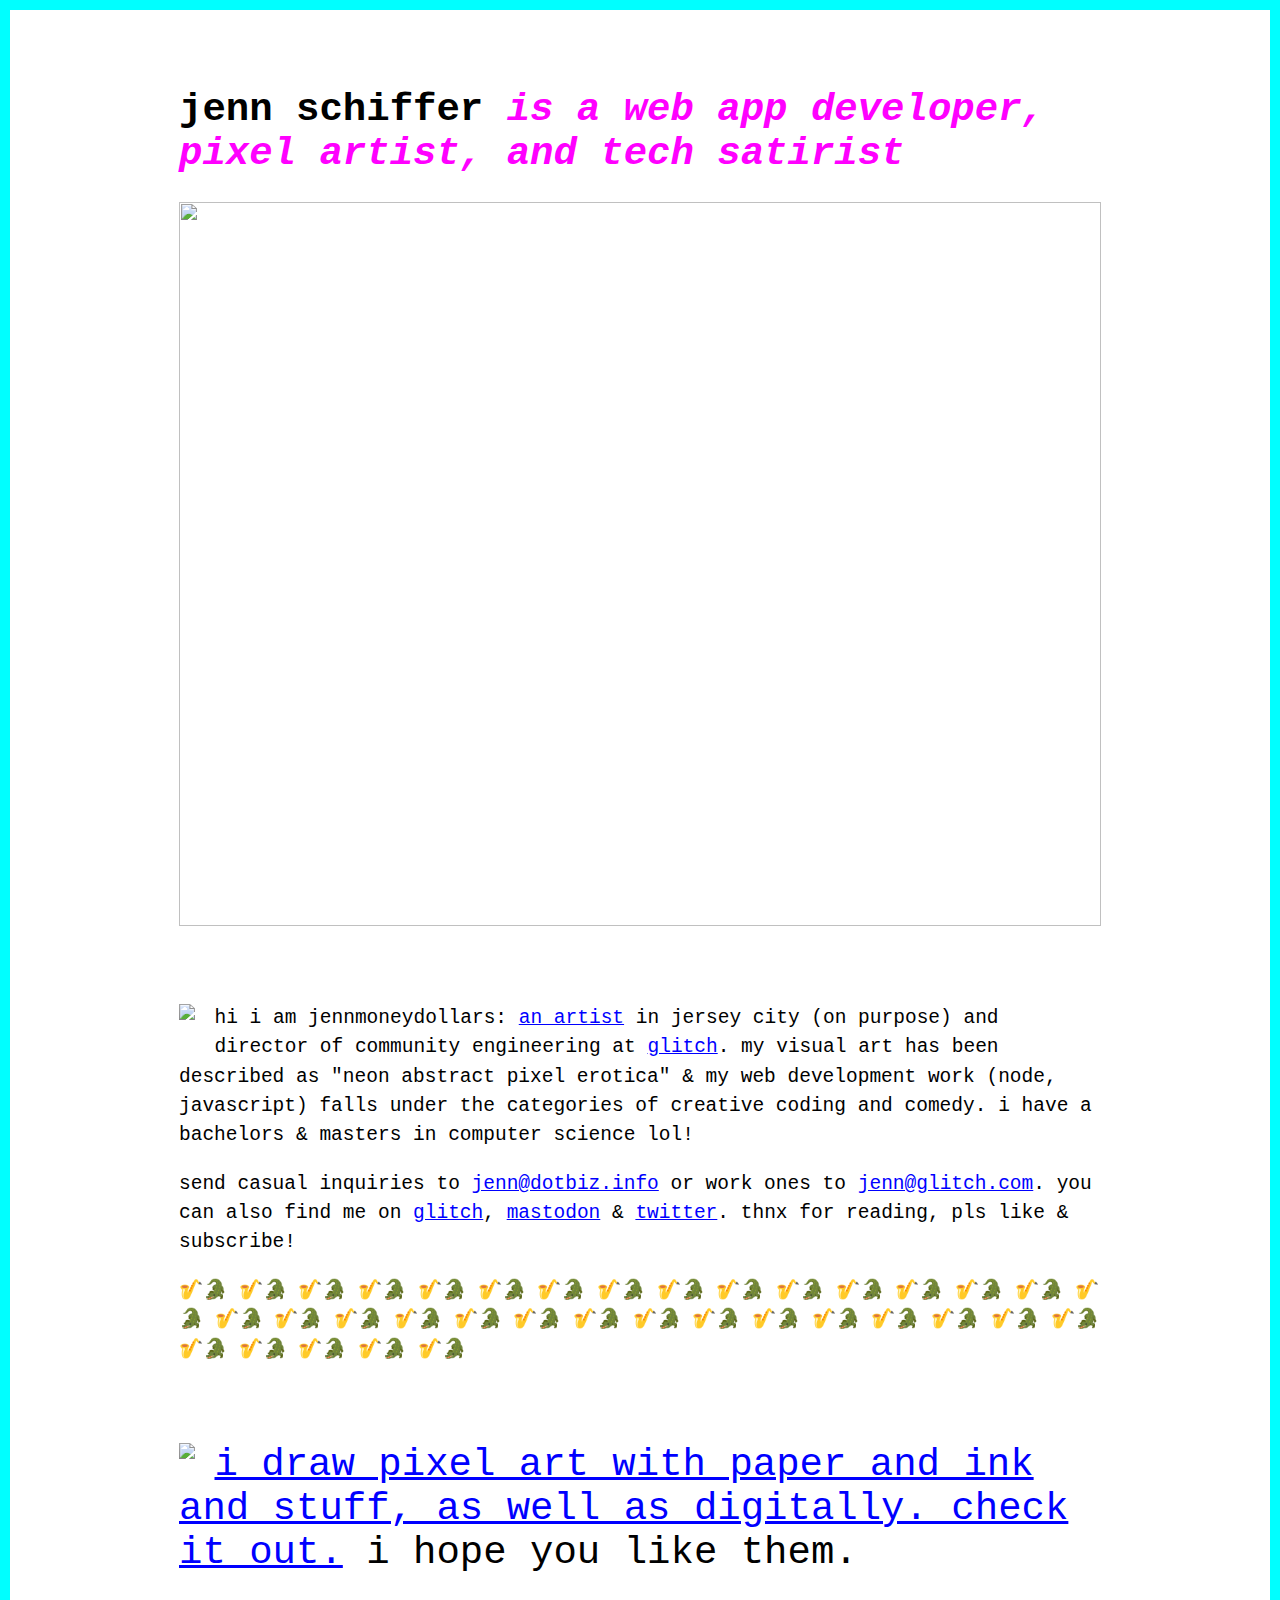
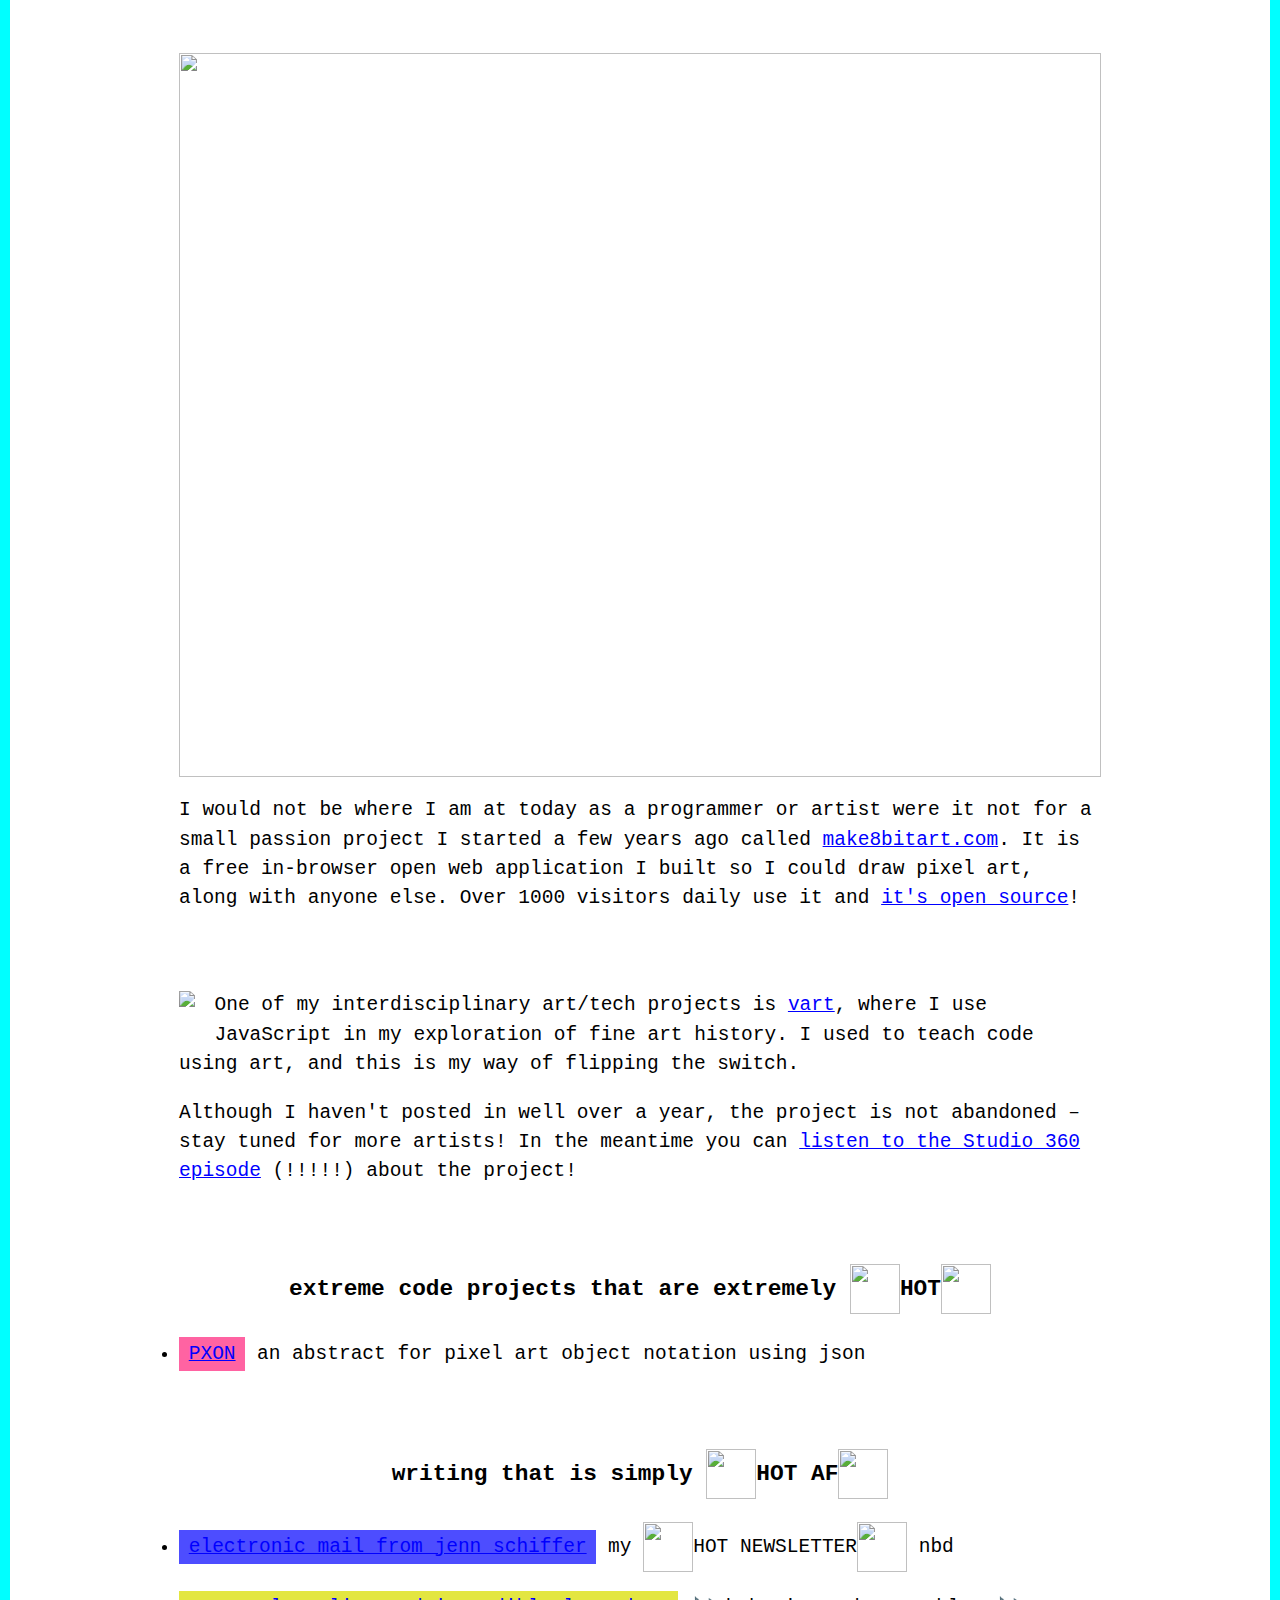
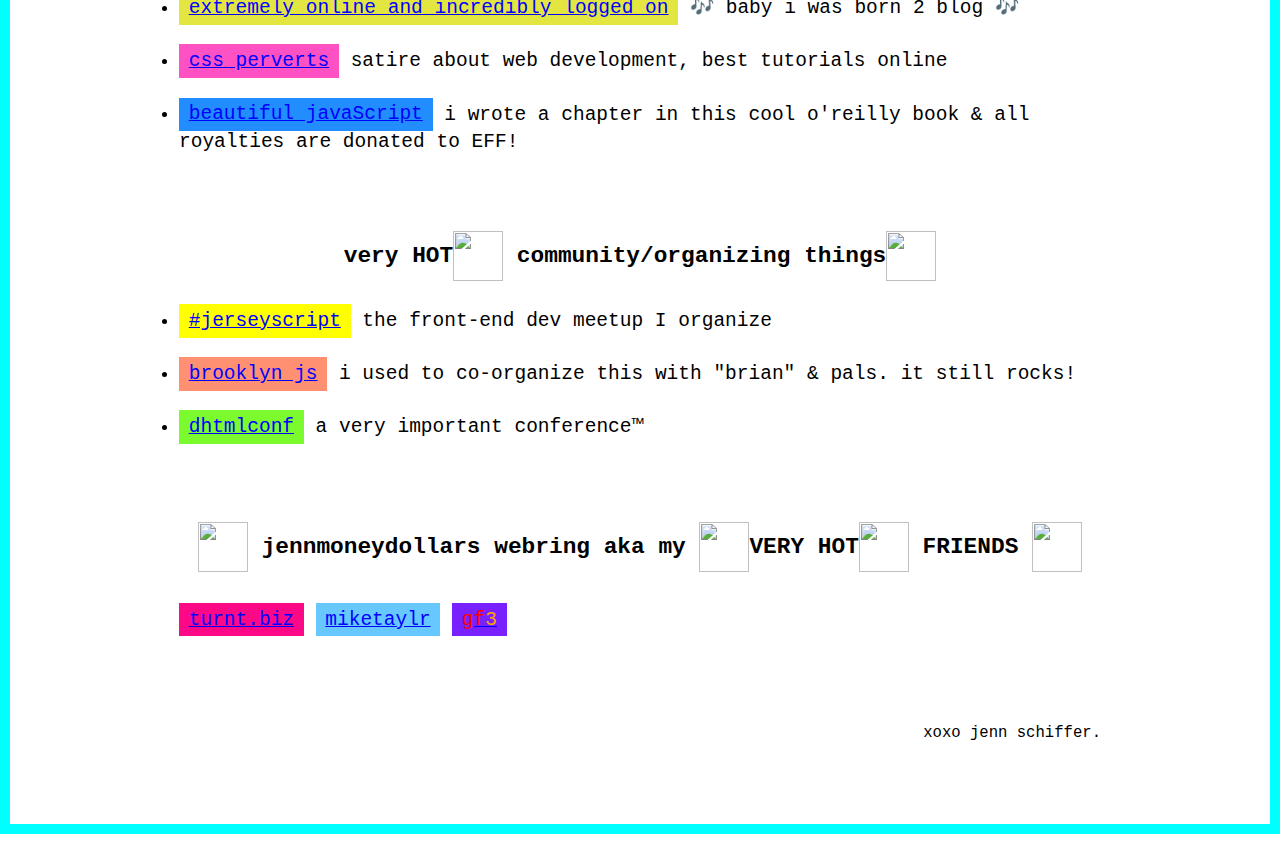
==== index.html @ edcad6e2 "🍤🏄 Updated with Glitch" ====
<html lang="en">
<head>
  <meta charset="utf-8" />
  <title>jennmoneydollars &bull; serious business LLC esq VIP</title>
  <link rel="stylesheet" href="worldsbest.css" />
</head>
<body>

  <header>
    <h1>jenn schiffer<em> is a web app developer, pixel artist, and tech satirist</em></h1>
  </header>

  <p><img src="assets/lips.png" class="full-width" /></p>

  <section id="bio">
    <p><img src="assets/me4.gif" class="float-left" /> hi i am jennmoneydollars: <a href="/art">an artist</a> in jersey city (on purpose) and director of community engineering at <a href="https://glitch.com">glitch</a>. my visual art has been described as "neon abstract pixel erotica" & my web development work (node, javascript) falls under the categories of creative coding and comedy. i have a bachelors & masters in computer science lol!</p>

    <p>send casual inquiries to <a href="mailto:jenn@dotbiz.info">jenn@dotbiz.info</a> or work ones to <a href="mailto:jenn@glitch.com">jenn@glitch.com</a>. you can also find me on <a href="https://glitch.com/@jennschiffer">glitch</a>, <a href="https://toot.cafe/@jenn">mastodon</a> & <a href="https://twitter.com/jennschiffer">twitter</a>. thnx for reading, pls like &amp; subscribe!</p>

    <p>🎷🐊 🎷🐊 🎷🐊 🎷🐊 🎷🐊 🎷🐊 🎷🐊 🎷🐊 🎷🐊 🎷🐊 🎷🐊 🎷🐊 🎷🐊 🎷🐊 🎷🐊 🎷🐊 🎷🐊 🎷🐊 🎷🐊 🎷🐊 🎷🐊 🎷🐊 🎷🐊 🎷🐊 🎷🐊 🎷🐊 🎷🐊 🎷🐊 🎷🐊 🎷🐊 🎷🐊 🎷🐊 🎷🐊 🎷🐊 🎷🐊 🎷🐊 </p>
  </section>

  <div id="art">
    <section class="art">
      <p><img src="assets/mouth.png" class="float-left" /></p>
      <h2><a href="art">i draw pixel art with paper and ink and stuff, as well as digitally. check it out.</a> i hope you like them.</h2>
    </section>

    <section class="eo">
      <p><img src="assets/make8bitart.png" class="full-width" /></p>
      <p>I would not be where I am at today as a programmer or artist were it not for a small passion project I started a few years ago called <a href="http://make8bitart.com">make8bitart.com</a>. It is a free in-browser open web application I built so I could draw pixel art, along with anyone else. Over 1000 visitors daily use it and <a href="http://github.com/jennschiffer/make8bitart">it's open source</a>!</p>
    </section>

    <section class="vart">
      <p><img src="assets/vartbutt.png" class="float-left" /> One of my interdisciplinary art/tech projects is <a href="http://vart.institute">vart</a>, where I use JavaScript in my exploration of fine art history. I used to teach code using art, and this is my way of flipping the switch.</p>

      <p>Although I haven't posted in well over a year, the project is not abandoned – stay tuned for more artists! In the meantime you can <a href="http://www.wnyc.org/story/what-if-mondrian-were-a-programmer-vart/">listen to the Studio 360 episode</a> (!!!!!) about the project!</p>
    </section>
  </div>

  <div id="links">
    <section class="code">
      <h3>extreme code projects that are extremely <img src="assets/flame.gif" class="fire" />HOT<img src="assets/flame.gif" class="fire" /></h3>
      <ul>
        <li><a href="http://jennmoney.biz/pxon">PXON</a> an abstract for pixel art object notation using json</li>
      </ul>
    </section>

    <section class="writing">
      <h3>writing that is simply <img src="assets/flame.gif" class="fire" />HOT AF<img src="assets/flame.gif" class="fire" /></h3>
      <ul>
        <li><a href="http://eepurl.com/dEdlzn">electronic mail from jenn schiffer</a> my <img src="assets/flame.gif" class="fire" />HOT NEWSLETTER<img src="assets/flame.gif" class="fire" /> nbd</li>
        <li><a href="http://jenn.glitch.me">extremely online and incredibly logged on</a> 🎶 baby i was born 2 blog 🎶</li>
        <li><a href="http://medium.com/cool-code-pal">css perverts</a> satire about web development, best tutorials online</li>
        <li><a href="http://www.amazon.com/Beautiful-JavaScript-Leading-Programmers-Explain/dp/1449370756/ref=as_li_ss_tl?ie=UTF8&qid=1438884914&sr=8-1&keywords=beautiful+javascript&linkCode=sl1&tag=valueof-20&linkId=ee9ba7678e7719dbe0e71275543b9661">beautiful javaScript</a> i wrote a chapter in this cool o'reilly book & all royalties are donated to EFF!</li>
      </ul>
    </section>

    <section class="community">
      <h3>very HOT<img src="assets/flame.gif" class="fire" /> community/organizing things<img src="assets/flame.gif" class="fire" /></h3>
      <ul>
        <li><a href="http://jerseyscript.github.io">#jerseyscript</a> the front-end dev meetup I organize</li>
        <li><a href="http://brooklynjs.com">brooklyn js</a> i used to co-organize this with "brian" & pals. it still rocks!</li>
	      <li><a href="http://twitter.com/dhtmlconf">dhtmlconf</a> a very important conference™</li>
      </ul>
    </section>

    <section class="webring">
      <h3><img src="assets/mchammer.gif" class="hammertime" /> jennmoneydollars webring aka my <img src="assets/flame.gif" class="fire" />VERY HOT<img src="assets/flame.gif" class="fire" /> FRIENDS <img src="assets/mchammer.gif" class="hammertime" /></h3>
      <ul>
        <li><a href="http://turnt.biz/">turnt.biz</a></li>
        <li><a href="http://miketaylr.com/">miketaylr</a></li>
        <li><a href="http://butt.zone/"><font color="red">gf</font><font color="orange">3</font></a></li>
      </ul>
    </section>
  </div>

  <footer>
    <p>xoxo jenn schiffer.</p>
  </footer>

  <script src="unnecessary.js" type="text/javascript"></script>
  <script src="//pmetrics.performancing.com/js" type="text/javascript"></script>
  <script type="text/javascript">try{ clicky.init(23177); }catch(e){}</script>
  <noscript><p><img alt="Performancing Metrics" width="1" height="1" src="//pmetrics.performancing.com/23177ns.gif" /></p></noscript>
</body>
</html>
---- worldsbest.css ----
/* worlds best css */
* { box-sizing: border-box; }
html { background-color: #fff; margin: 0; padding: 0; border: 10px solid cyan; font-size: 1.5em; }
body { margin: 0 auto; padding: 4em 2em; width: 100%; max-width: 1000px; font-family: monospace; font-size: 1em; }
a { color: blue; text-decoration: underline; }
section { margin: 4em 0; }
footer { font-size: .8em; margin: 4em 0 0; text-align: right; }
p { line-height: 1.5em; }

.float-left { float: left; margin: auto 1em 1em auto; }
.full-width { width: 100%; }

#art section { margin: 2em 0 4em; }
#art h2 { font-size: 2em; font-weight: normal; }

h1 em { color: magenta; }
#links ul { padding: 0; }
#links li { margin: 1em 0; }
#links a { padding: .3em .5em; display: inline-block; }
#links h3 { text-align: center; }

#links section { margin: 4em 0; }
#links .webring li { display: inline-block; margin: .4em 0; }

#breadcrumbs {
  margin: 0;
}

#vitae ul li {
  margin: 1em 0;
}

#vitae em {
  display: block;
}

#selected-art ul {
  text-align: center;
  margin: 0;
  padding: 0;
}

#selected-art ul li {
  display: inline-block;
  list-style: none;
  margin: .5em;
}

#selected-art ul li img {
  height: 250px;
}

.fire,
.hammertime { height: 50px; vertical-align: middle; }
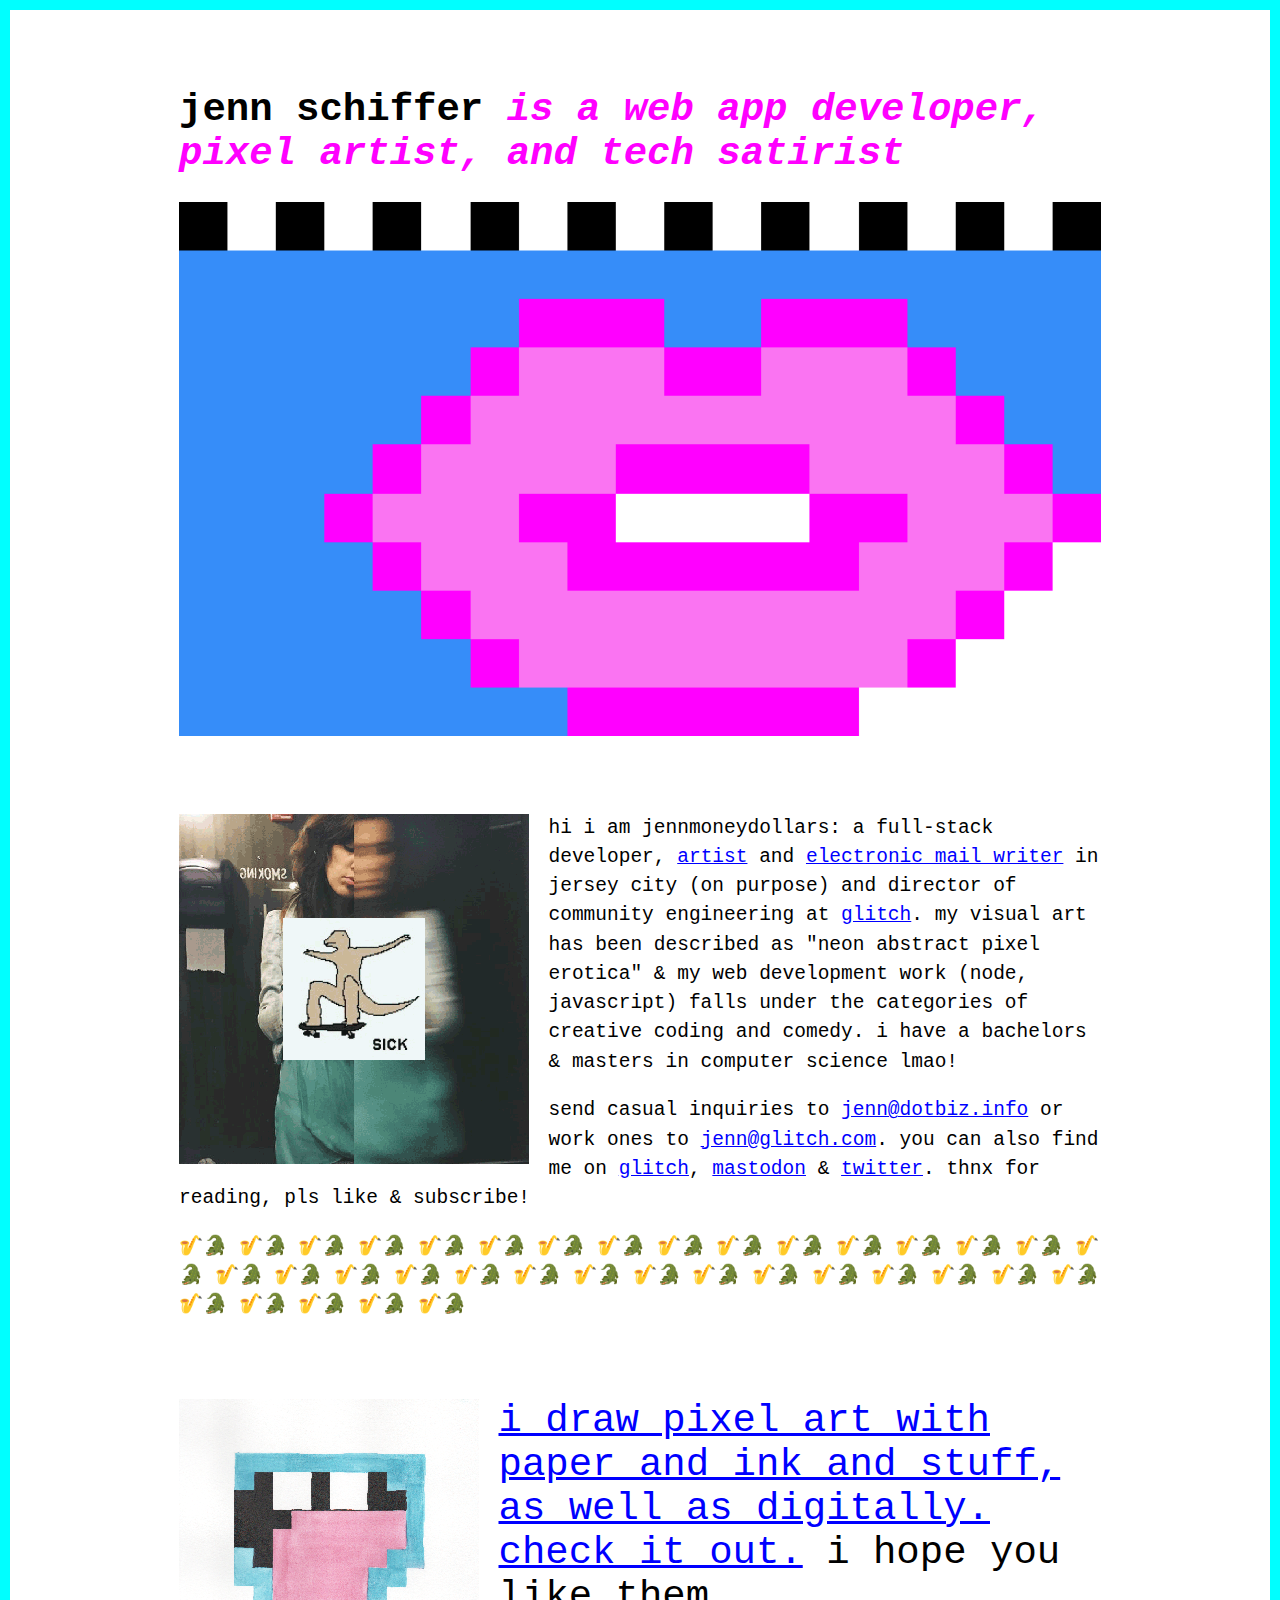
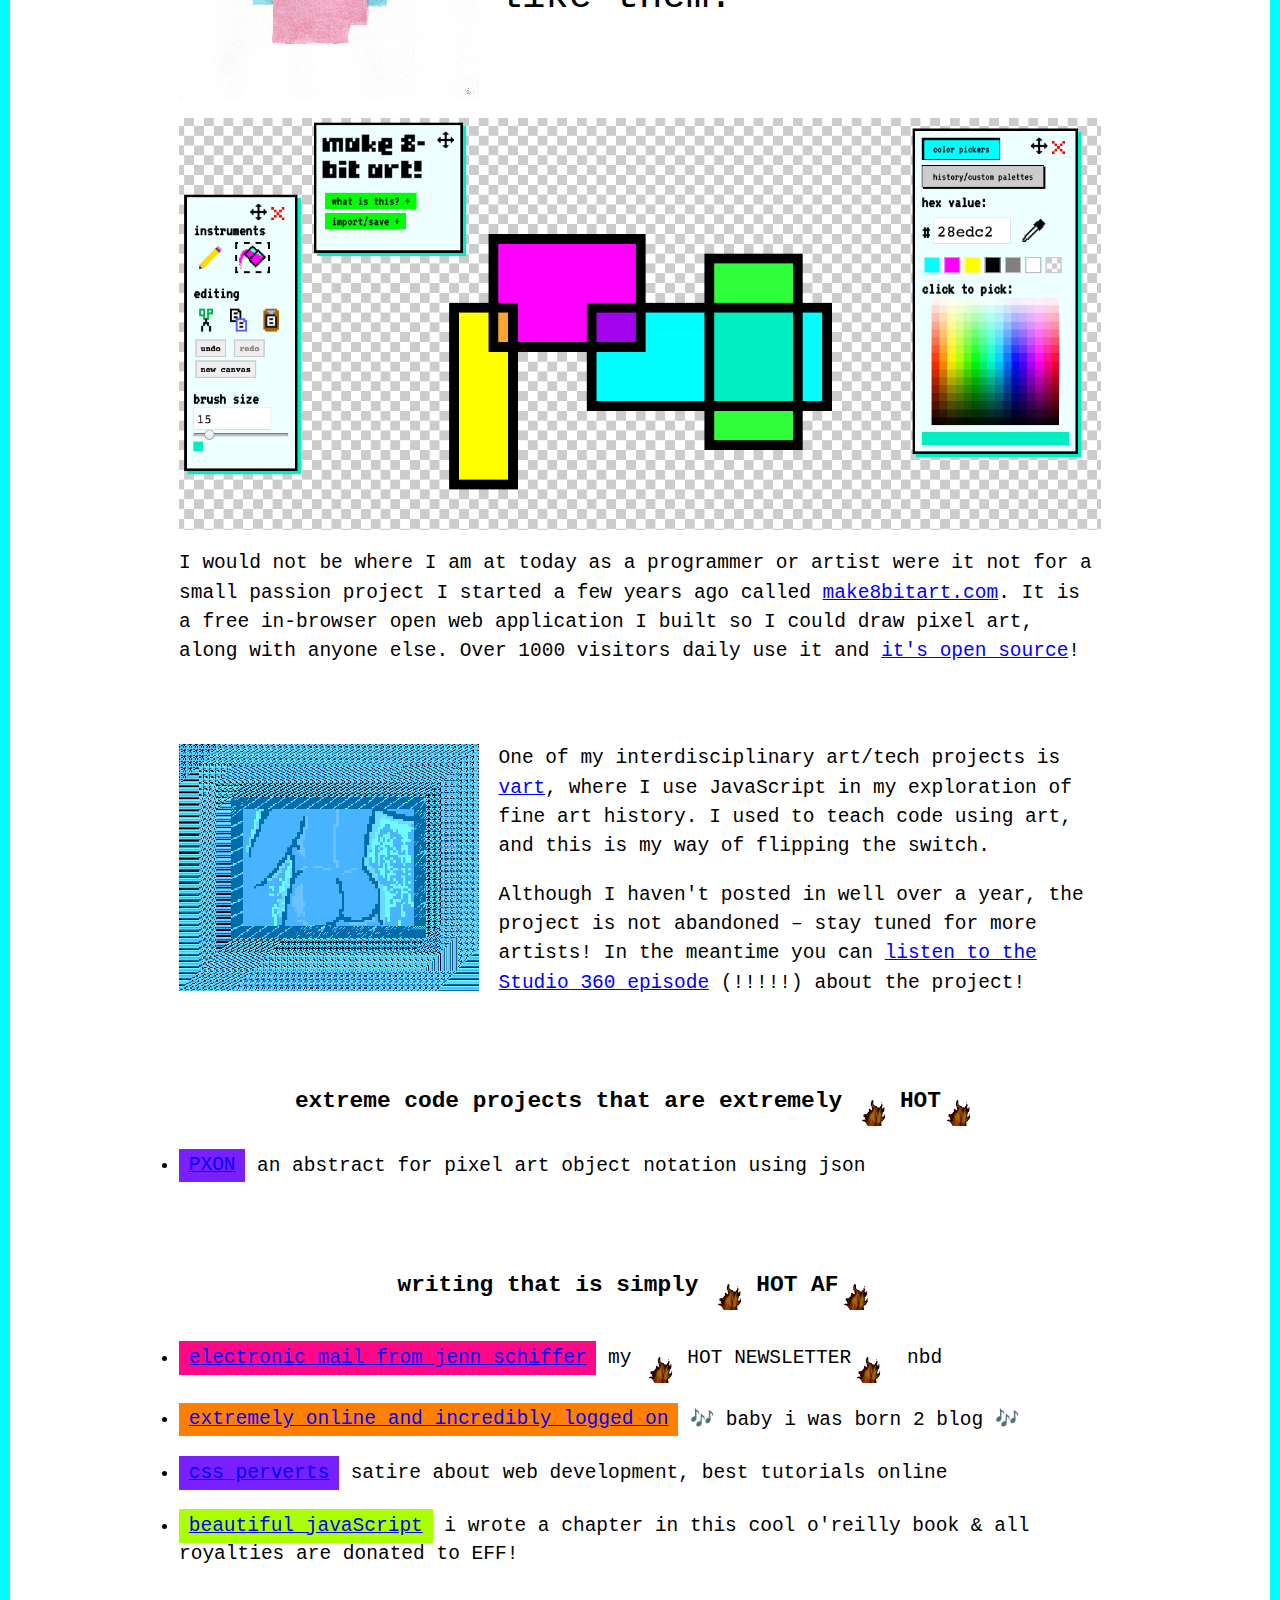
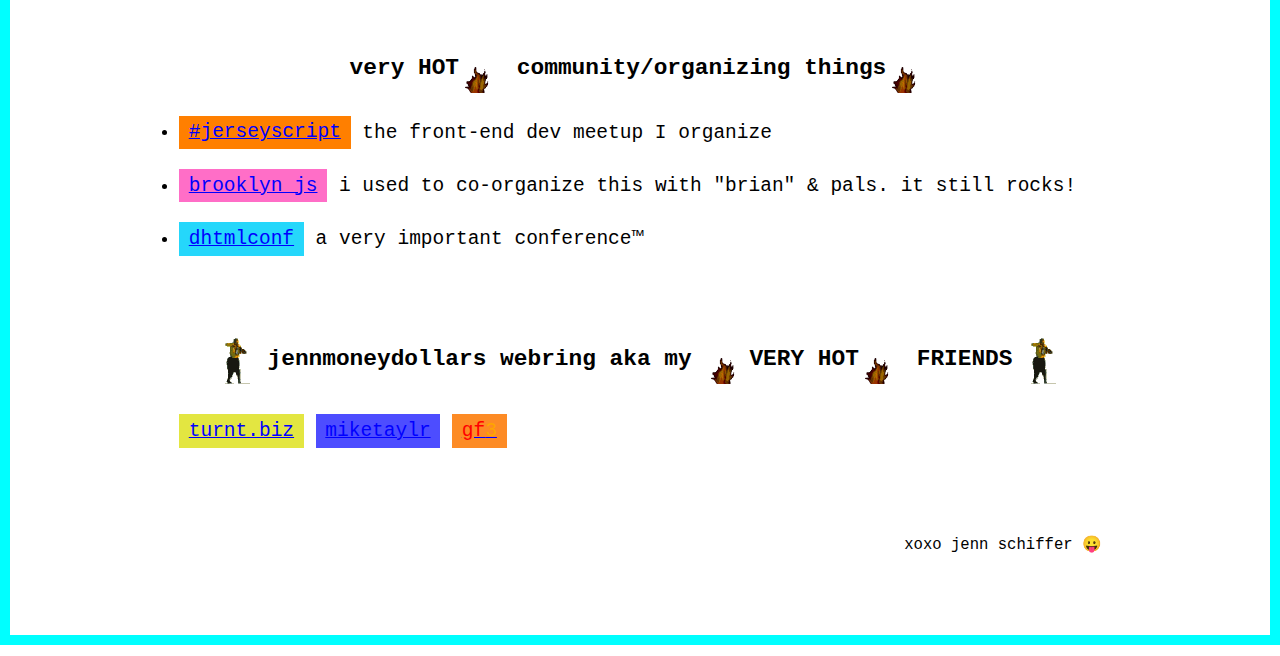
==== commit 3e062a37: "newsletter, assets" ====
--- a/index.html
+++ b/index.html
@@ -13,7 +13,7 @@
   <p><img src="assets/lips.png" class="full-width" /></p>
 
   <section id="bio">
-    <p><img src="assets/me4.gif" class="float-left" /> hi i am jennmoneydollars: <a href="/art">an artist</a> in jersey city (on purpose) and director of community engineering at <a href="https://glitch.com">glitch</a>. my visual art has been described as "neon abstract pixel erotica" & my web development work (node, javascript) falls under the categories of creative coding and comedy. i have a bachelors & masters in computer science lol!</p>
+    <p><img src="assets/me4.gif" class="float-left" /> hi i am jennmoneydollars: a full-stack developer, <a href="/art">artist</a> and <a href="/newsletter">electronic mail writer</a> in jersey city (on purpose) and director of community engineering at <a href="https://glitch.com">glitch</a>. my visual art has been described as "neon abstract pixel erotica" & my web development work (node, javascript) falls under the categories of creative coding and comedy. i have a bachelors & masters in computer science lmao!</p>
 
     <p>send casual inquiries to <a href="mailto:jenn@dotbiz.info">jenn@dotbiz.info</a> or work ones to <a href="mailto:jenn@glitch.com">jenn@glitch.com</a>. you can also find me on <a href="https://glitch.com/@jennschiffer">glitch</a>, <a href="https://toot.cafe/@jenn">mastodon</a> & <a href="https://twitter.com/jennschiffer">twitter</a>. thnx for reading, pls like &amp; subscribe!</p>
 
@@ -49,7 +49,7 @@
     <section class="writing">
       <h3>writing that is simply <img src="assets/flame.gif" class="fire" />HOT AF<img src="assets/flame.gif" class="fire" /></h3>
       <ul>
-        <li><a href="http://eepurl.com/dEdlzn">electronic mail from jenn schiffer</a> my <img src="assets/flame.gif" class="fire" />HOT NEWSLETTER<img src="assets/flame.gif" class="fire" /> nbd</li>
+        <li><a href="/newsletter">electronic mail from jenn schiffer</a> my <img src="assets/flame.gif" class="fire" />HOT NEWSLETTER<img src="assets/flame.gif" class="fire" /> nbd</li>
         <li><a href="http://jenn.glitch.me">extremely online and incredibly logged on</a> 🎶 baby i was born 2 blog 🎶</li>
         <li><a href="http://medium.com/cool-code-pal">css perverts</a> satire about web development, best tutorials online</li>
         <li><a href="http://www.amazon.com/Beautiful-JavaScript-Leading-Programmers-Explain/dp/1449370756/ref=as_li_ss_tl?ie=UTF8&qid=1438884914&sr=8-1&keywords=beautiful+javascript&linkCode=sl1&tag=valueof-20&linkId=ee9ba7678e7719dbe0e71275543b9661">beautiful javaScript</a> i wrote a chapter in this cool o'reilly book & all royalties are donated to EFF!</li>
@@ -76,7 +76,7 @@
   </div>
 
   <footer>
-    <p>xoxo jenn schiffer.</p>
+    <p>xoxo jenn schiffer 😛</p>
   </footer>
 
   <script src="unnecessary.js" type="text/javascript"></script>
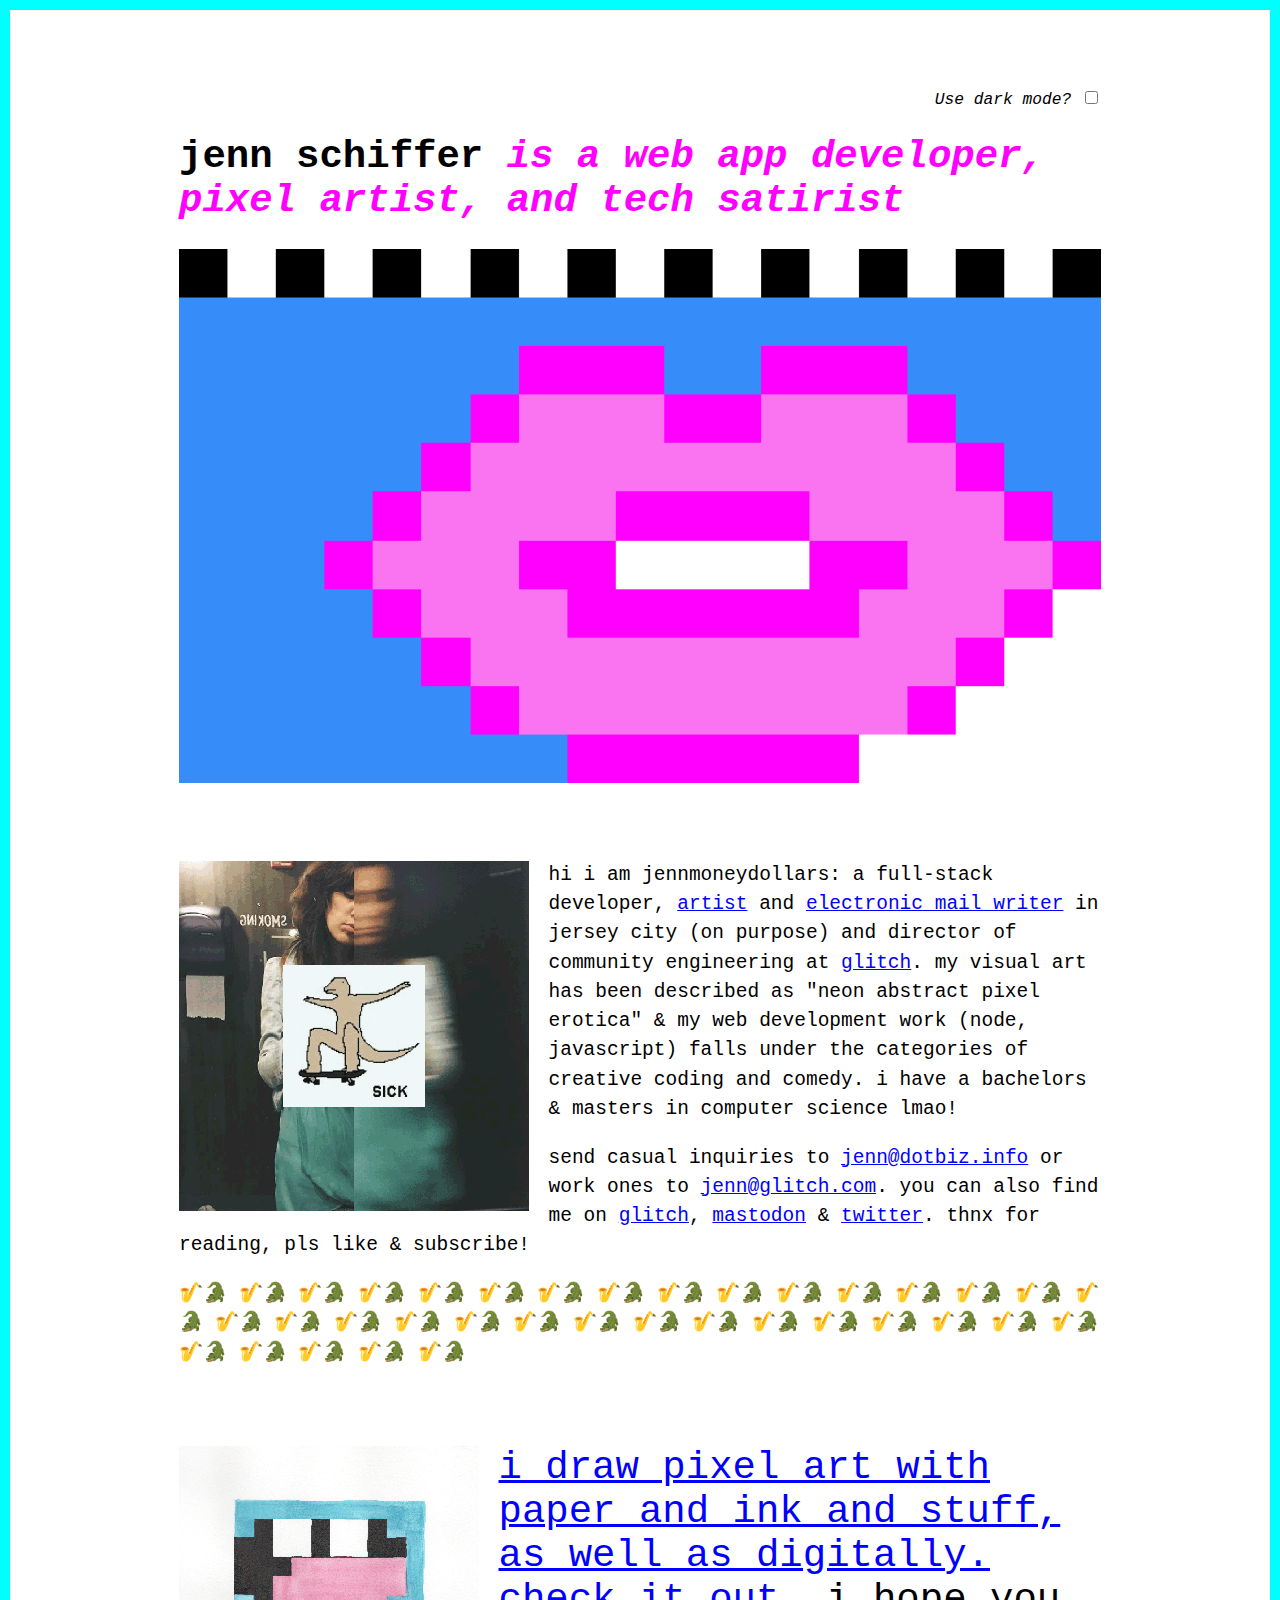
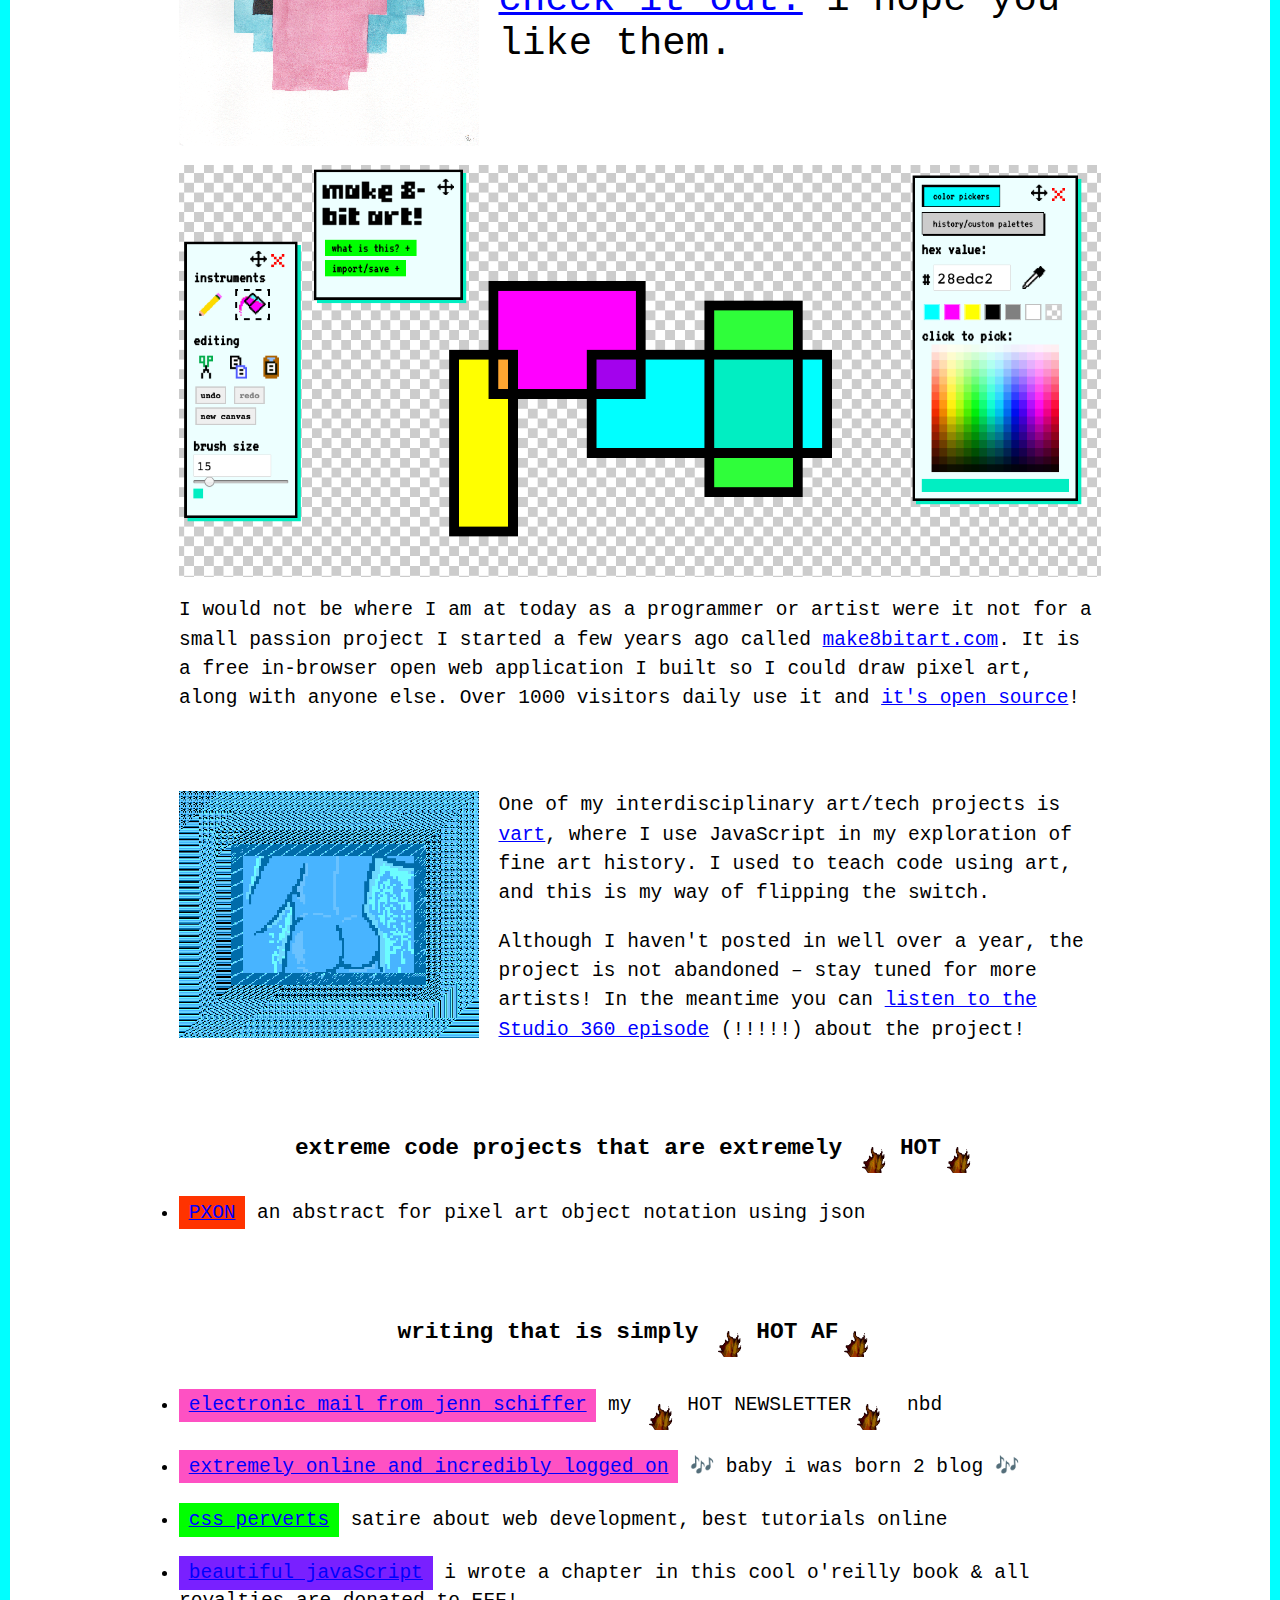
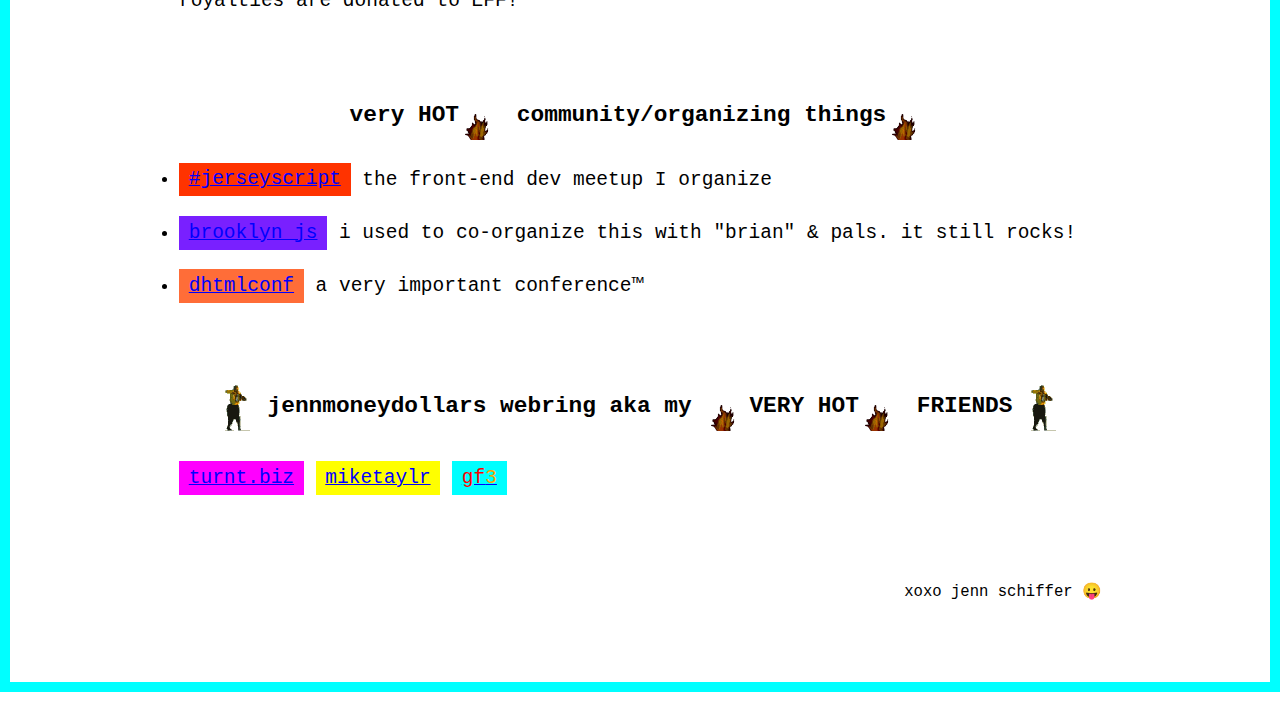
==== commit 06bb7f33: "🎻⛈ Updated with Glitch" ====
--- a/index.html
+++ b/index.html
@@ -1,10 +1,16 @@
 <html lang="en">
 <head>
   <meta charset="utf-8" />
-  <title>jennmoneydollars &bull; serious business LLC esq VIP</title>
+  <title>jennmoneydollars &bull; code, art, jokes, blogs</title>
   <link rel="stylesheet" href="worldsbest.css" />
+  <script src="necessary.js" type="text/javascript" defer></script>
+
 </head>
 <body>
+  
+  <label id="mode">
+    Use dark mode? <input type="checkbox" id="toggle">
+  </label>
 
   <header>
     <h1>jenn schiffer<em> is a web app developer, pixel artist, and tech satirist</em></h1>
@@ -79,7 +85,6 @@
     <p>xoxo jenn schiffer 😛</p>
   </footer>
 
-  <script src="unnecessary.js" type="text/javascript"></script>
   <script src="//pmetrics.performancing.com/js" type="text/javascript"></script>
   <script type="text/javascript">try{ clicky.init(23177); }catch(e){}</script>
   <noscript><p><img alt="Performancing Metrics" width="1" height="1" src="//pmetrics.performancing.com/23177ns.gif" /></p></noscript>
--- a/worldsbest.css
+++ b/worldsbest.css
@@ -1,26 +1,78 @@
 /* worlds best css */
-* { box-sizing: border-box; }
-html { background-color: #fff; margin: 0; padding: 0; border: 10px solid cyan; font-size: 1.5em; }
-body { margin: 0 auto; padding: 4em 2em; width: 100%; max-width: 1000px; font-family: monospace; font-size: 1em; }
-a { color: blue; text-decoration: underline; }
-section { margin: 4em 0; }
-footer { font-size: .8em; margin: 4em 0 0; text-align: right; }
-p { line-height: 1.5em; }
+* {
+  box-sizing: border-box;
+}
+html {
+  background-color: #fff;
+  margin: 0;
+  padding: 0;
+  border: 10px solid cyan;
+  font-size: 1.5em;
+}
+body {
+  margin: 0 auto;
+  padding: 4em 2em;
+  width: 100%;
+  max-width: 1000px;
+  font-family: monospace;
+  font-size: 1em;
+}
+a {
+  color: blue;
+  text-decoration: underline;
+}
+section {
+  margin: 4em 0;
+}
+footer {
+  font-size: 0.8em;
+  margin: 4em 0 0;
+  text-align: right;
+}
+p {
+  line-height: 1.5em;
+}
 
-.float-left { float: left; margin: auto 1em 1em auto; }
-.full-width { width: 100%; }
+.float-left {
+  float: left;
+  margin: auto 1em 1em auto;
+}
+.full-width {
+  width: 100%;
+}
 
-#art section { margin: 2em 0 4em; }
-#art h2 { font-size: 2em; font-weight: normal; }
+#art section {
+  margin: 2em 0 4em;
+}
+#art h2 {
+  font-size: 2em;
+  font-weight: normal;
+}
 
-h1 em { color: magenta; }
-#links ul { padding: 0; }
-#links li { margin: 1em 0; }
-#links a { padding: .3em .5em; display: inline-block; }
-#links h3 { text-align: center; }
+h1 em {
+  color: magenta;
+}
+#links ul {
+  padding: 0;
+}
+#links li {
+  margin: 1em 0;
+}
+#links a {
+  padding: 0.3em 0.5em;
+  display: inline-block;
+}
+#links h3 {
+  text-align: center;
+}
 
-#links section { margin: 4em 0; }
-#links .webring li { display: inline-block; margin: .4em 0; }
+#links section {
+  margin: 4em 0;
+}
+#links .webring li {
+  display: inline-block;
+  margin: 0.4em 0;
+}
 
 #breadcrumbs {
   margin: 0;
@@ -43,7 +95,7 @@
 #selected-art ul li {
   display: inline-block;
   list-style: none;
-  margin: .5em;
+  margin: 0.5em;
 }
 
 #selected-art ul li img {
@@ -51,4 +103,29 @@
 }
 
 .fire,
-.hammertime { height: 50px; vertical-align: middle; }
+.hammertime {
+  height: 50px;
+  vertical-align: middle;
+}
+
+/* dark mode */
+#mode {
+  display: block;
+  text-align: right;
+  font-size: smaller;
+  font-style: italic;
+}
+
+.darkmode {
+  background-color: #222;
+  color: #ccc;
+  border-color: dodgerblue;
+}
+
+.darkmode a {
+  color: dodgerblue;
+}
+
+.darkmode #links li a {
+  color: #222;
+}
